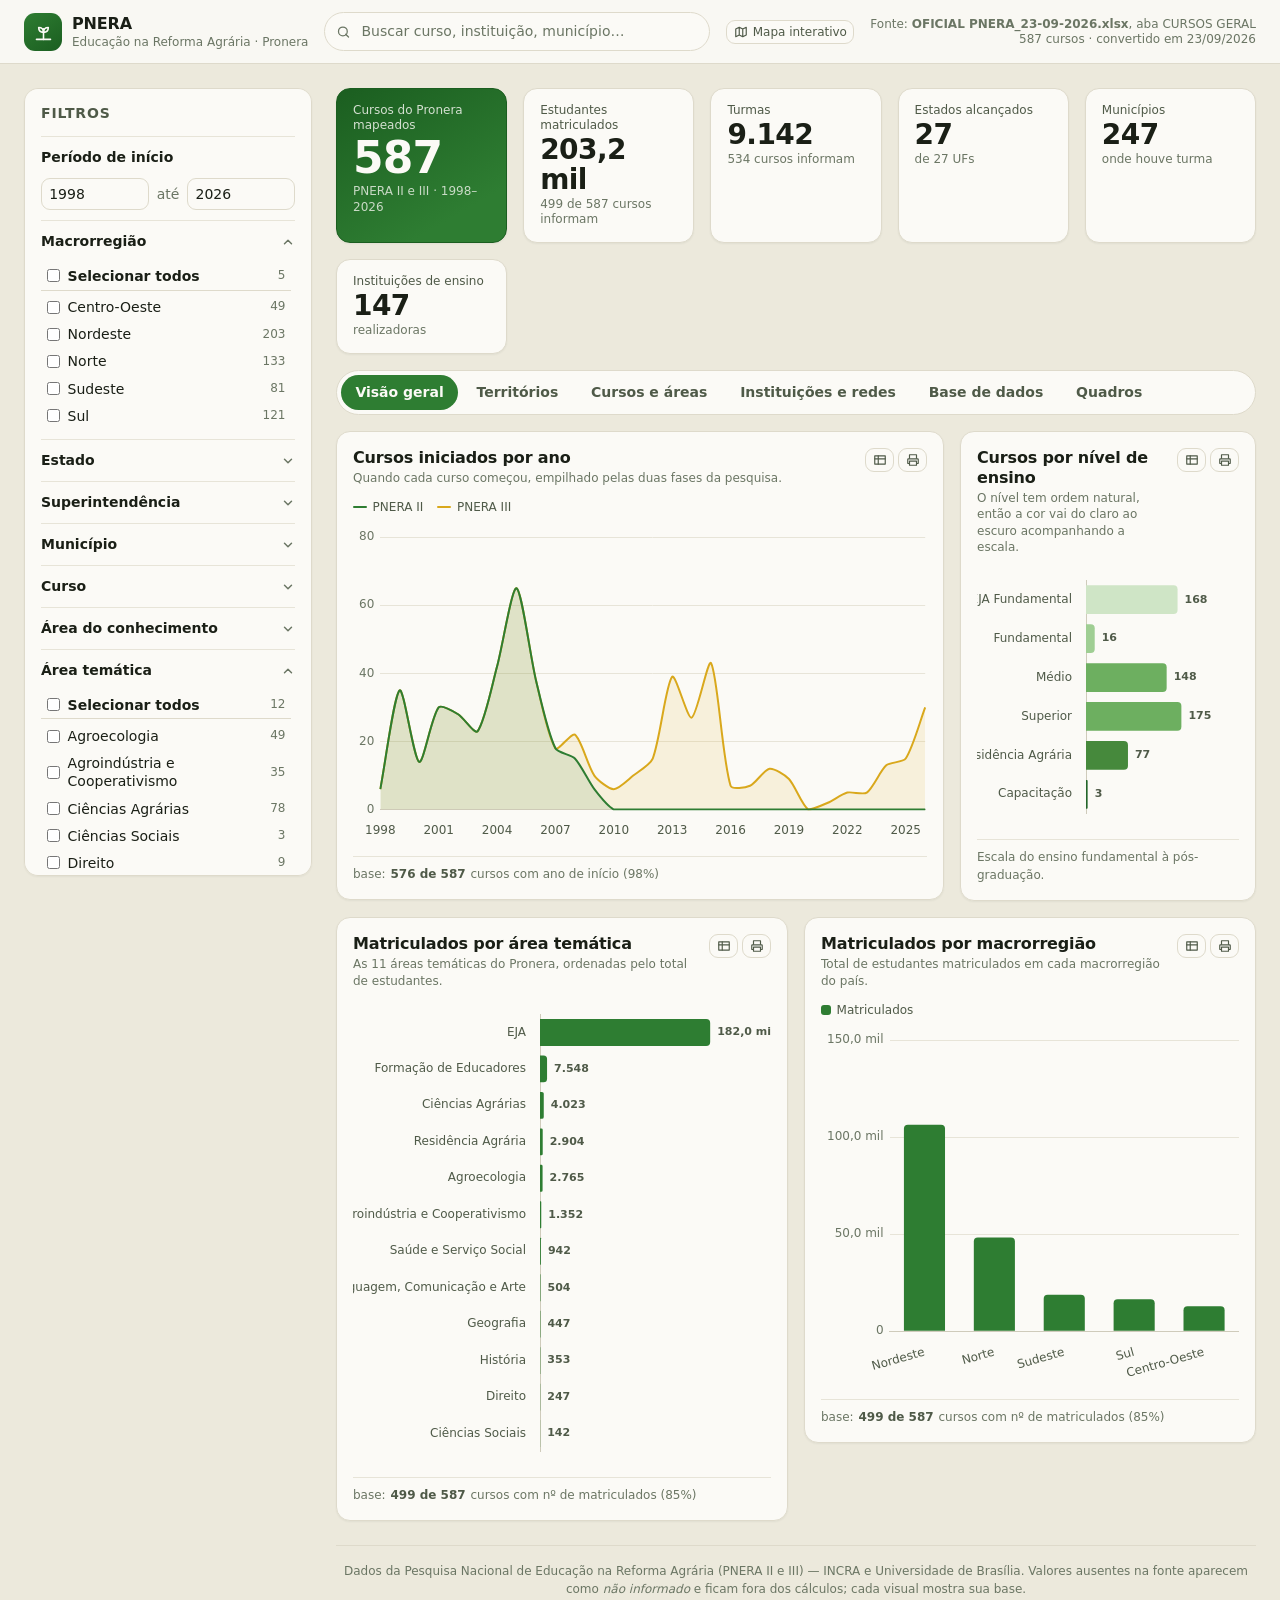
==== index.html @ b567cca7 "botão "imprimir" em todos os cartões (gráficos, mapa, quadros e base de dados), com rodapé da logo d" ====
<!DOCTYPE html>
<html lang="pt-BR">
<head>
  <meta charset="utf-8">
  <meta name="viewport" content="width=device-width, initial-scale=1">
  <!--
    O selo ?v= nos assets so funciona se o proprio index.html nao vier do cache.
    O ideal e o servidor mandar "Cache-Control: no-cache" para este arquivo; a
    diretiva abaixo e o reforco possivel quando nao ha controle de cabecalhos.
  -->
  <meta http-equiv="Cache-Control" content="no-cache">
  <title>PNERA — Painel da Educação na Reforma Agrária</title>
  <meta name="description" content="Painel analítico da Pesquisa Nacional de Educação na Reforma Agrária (PNERA II e III): cursos, estudantes, territórios e instituições do Pronera.">
  <link rel="icon" href="data:image/svg+xml,%3Csvg xmlns='http://www.w3.org/2000/svg' viewBox='0 0 32 32'%3E%3Crect width='32' height='32' rx='8' fill='%232E7D32'/%3E%3Cpath d='M16 27V12M16 18c-5 0-8-3-8-8 5 0 8 3 8 8zm0 0c5 0 8-3 8-8-5 0-8 3-8 8z' stroke='%23FBFAF6' stroke-width='2' stroke-linecap='round' fill='none'/%3E%3C/svg%3E">
  <!--
    Versao dos assets proprios (?v=). Como o projeto e estatico e sem build, o
    navegador cacheia CSS/JS por caminho: sem esse selo, uma correcao publicada
    pode nao chegar a quem ja abriu o painel. Ao publicar qualquer mudanca em
    assets/, incremente o numero em TODAS as linhas abaixo (o vendor fica fora:
    bootstrap e chart.js so mudam quando o arquivo e trocado por outra versao).
  -->
  <link rel="stylesheet" href="assets/vendor/bootstrap.min.css">
  <link rel="stylesheet" href="assets/css/theme.css?v=22">
  <link rel="stylesheet" href="assets/css/app.css?v=22">
</head>
<body>
  <a class="skip-link" href="#painel">Ir para o conteúdo</a>

  <header class="topbar">
    <a class="brand" href="#">
      <span class="brand__mark" aria-hidden="true">
        <svg viewBox="0 0 24 24" fill="none" stroke="currentColor" stroke-width="1.8" stroke-linecap="round" stroke-linejoin="round">
          <path d="M12 21V9"/>
          <path d="M12 13c-3.5 0-5.5-2-5.5-5.5C10 7.5 12 9.5 12 13z"/>
          <path d="M12 13c3.5 0 5.5-2 5.5-5.5C14 7.5 12 9.5 12 13z"/>
          <path d="M4 21h16"/>
        </svg>
      </span>
      <span>
        <span class="brand__title">PNERA</span>
        <span class="brand__sub d-block">Educação na Reforma Agrária · Pronera</span>
      </span>
    </a>

    <div class="topbar__search">
      <svg viewBox="0 0 24 24" fill="none" stroke="currentColor" stroke-width="2" stroke-linecap="round" aria-hidden="true">
        <circle cx="11" cy="11" r="7"/><path d="M20 20l-4.5-4.5"/>
      </svg>
      <label class="visually-hidden" for="busca">Buscar curso, instituição, município ou coordenação</label>
      <input type="search" id="busca" placeholder="Buscar curso, instituição, município…" autocomplete="off">
      <button type="button" class="clear-search" aria-label="Limpar busca" hidden>&times;</button>
    </div>

    <!-- Unica pagina do projeto que exige internet (tiles do OpenStreetMap). -->
    <a class="icon-btn" href="maps-interativo.html" style="text-decoration:none">
      <svg viewBox="0 0 24 24" fill="none" stroke="currentColor" stroke-width="2" stroke-linecap="round" stroke-linejoin="round" aria-hidden="true">
        <path d="M9 4L3 7v13l6-3 6 3 6-3V4l-6 3-6-3zM9 4v13M15 7v13"/>
      </svg>
      Mapa interativo
    </a>

    <button class="icon-btn d-lg-none ms-auto" type="button" data-bs-toggle="offcanvas"
            data-bs-target="#offcanvasFiltros" aria-controls="offcanvasFiltros">
      <svg viewBox="0 0 24 24" fill="none" stroke="currentColor" stroke-width="2" stroke-linecap="round" aria-hidden="true">
        <path d="M4 6h16M7 12h10M10 18h4"/>
      </svg>
      Filtros
    </button>

    <p class="topbar__meta d-none d-lg-block mb-0 ms-auto" id="meta-fonte"></p>
  </header>

  <div class="shell">
    <!-- Um único painel de filtros governa todos os visuais. -->
    <aside class="filters-desktop" aria-label="Filtros do painel">
      <div class="filters-panel" id="filtros-desktop"></div>
    </aside>

    <div class="offcanvas offcanvas-start d-lg-none" tabindex="-1" id="offcanvasFiltros"
         aria-labelledby="offcanvasFiltrosTitulo">
      <div class="offcanvas-header">
        <h2 class="offcanvas-title h6 mb-0" id="offcanvasFiltrosTitulo">Filtros</h2>
        <button type="button" class="btn-close" data-bs-dismiss="offcanvas" aria-label="Fechar"></button>
      </div>
      <div class="offcanvas-body">
        <div class="filters-panel" id="filtros-mobile"></div>
      </div>
    </div>

    <!--
      Filtros ativos vivem num painel lateral: a barra do topo so anuncia quantos
      sao, para a lista nunca empurrar o dashboard para baixo.
    -->
    <div class="offcanvas offcanvas-end chips-panel" tabindex="-1" id="offcanvasAtivos"
         aria-labelledby="offcanvasAtivosTitulo">
      <div class="offcanvas-header">
        <h2 class="offcanvas-title h6 mb-0" id="offcanvasAtivosTitulo">Filtros ativos</h2>
        <button type="button" class="btn-close" data-bs-dismiss="offcanvas" aria-label="Fechar"></button>
      </div>
      <div class="offcanvas-body">
        <p class="chips-panel__resumo" id="chips-resumo"></p>
        <div class="chips__list" id="chips-lista"></div>
      </div>
      <div class="chips-panel__foot">
        <button type="button" class="btn btn-outline-secondary w-100 js-limpar-tudo-chips">
          Limpar todos os filtros
        </button>
      </div>
    </div>

    <main>
      <h1 class="visually-hidden">Painel da Pesquisa Nacional de Educação na Reforma Agrária</h1>

      <div class="chips" id="chips" aria-live="polite" aria-label="Filtros ativos"></div>
      <div class="kpi-row" id="kpis"></div>
      <nav class="viewnav" id="viewnav" role="tablist" aria-label="Visões do painel"></nav>
      <div id="painel" role="tabpanel" tabindex="-1"></div>

      <footer class="mt-4 pt-3 text-center" style="border-top:1px solid var(--border)">
        <p class="mb-1" style="font-size:var(--step--1);color:var(--ink-muted)">
          Dados da Pesquisa Nacional de Educação na Reforma Agrária (PNERA II e III) —
          INCRA e Universidade de Brasília. Valores ausentes na fonte aparecem como
          <em>não informado</em> e ficam fora dos cálculos; cada visual mostra sua base.
        </p>
        <p class="mb-0 d-lg-none" style="font-size:var(--step--1);color:var(--ink-muted)" id="meta-fonte-mobile"></p>
      </footer>
    </main>
  </div>

  <!-- Detalhe de um curso -->
  <div class="modal fade" id="modalCurso" tabindex="-1" aria-labelledby="modalCursoTitulo" aria-hidden="true">
    <div class="modal-dialog modal-lg modal-dialog-scrollable modal-dialog-centered">
      <div class="modal-content" style="background:var(--surface);border-color:var(--border)">
        <div class="modal-header">
          <h2 class="modal-title h6 mb-0" id="modalCursoTitulo"></h2>
          <button type="button" class="btn-close" data-bs-dismiss="modal" aria-label="Fechar"></button>
        </div>
        <div class="modal-body"></div>
      </div>
    </div>
  </div>

  <script src="assets/vendor/bootstrap.bundle.min.js"></script>
  <script src="assets/vendor/chart.umd.min.js"></script>
  <script src="assets/js/uf-paths.js?v=22"></script>
  <script src="assets/js/municipio-coords.js?v=22"></script>
  <script src="assets/js/dataset.js?v=22"></script>
  <script src="assets/js/data.js?v=22"></script>
  <script src="assets/js/filters.js?v=22"></script>
  <script src="assets/js/charts.js?v=22"></script>
  <script src="assets/js/map.js?v=22"></script>
  <script src="assets/js/views.js?v=22"></script>
  <script src="assets/js/table.js?v=22"></script>
  <script src="assets/js/quadros.js?v=22"></script>
  <script src="assets/js/app.js?v=22"></script>
</body>
</html>
---- assets/css/theme.css ----
/* =============================================================================
   PNERA — design tokens
   Paleta "agro" light. Todos os valores foram validados (nao escolhidos a olho):
   - Categoricas: 7 slots, ordem fixa, pior par adjacente CVD ΔE 16.6 e visao
     normal ΔE 20.6 (OKLab x100; alvo 8 / piso 15). Os tres primeiros slots
     tambem passam em "all-pairs", exigencia de mapa e dispersao.
   - Slots 2 (milho) e 6 (broto) ficam abaixo de 3:1 na superficie: por isso todo
     grafico traz rotulo direto e uma visao em tabela.
   - Rampa sequencial: verde, 5 passos, lightness monotona e degraus >= 0.06.
     O passo mais claro recua ate a superficie de proposito ("perto de zero" na
     matriz area x nivel). O mapa e monocromatico: a malha das UFs fica no
     neutro --seq-empty e o dado vive nos circulos por municipio.
   - Tinta: primaria 16.1:1, secundaria 7.0:1, muted 4.6:1 sobre a superficie.
   ========================================================================== */

:root {
  color-scheme: light;

  /* --- superficies --------------------------------------------------------- */
  --surface: #FBFAF6;          /* superficie dos cartoes e dos graficos */
  --surface-2: #F5F3EA;        /* faixas internas, cabecalho de tabela */
  --plane: #ECE9DC;            /* plano da pagina, tom trigo */
  --plane-deep: #E3DFCD;

  /* --- tinta --------------------------------------------------------------- */
  --ink: #1A1F16;
  --ink-2: #4F5A48;
  --ink-muted: #6B7664;
  --ink-on-dark: #FBFAF6;

  /* --- linhas -------------------------------------------------------------- */
  --grid: #E7E4D8;
  --baseline: #CFCBBB;
  --border: #DEDACB;
  --border-strong: #C8C3AE;
  --ring: rgba(46, 125, 50, 0.28);

  /* --- categoricas (ordem fixa — nunca reciclar, nunca gerar um 8o) -------- */
  --series-1: #2E7D32;   /* folha    */
  --series-2: #D9A81C;   /* milho    */
  --series-3: #0F6E9E;   /* agua     */
  --series-4: #B4552F;   /* terracota*/
  --series-5: #6A4C93;   /* uva      */
  --series-6: #79B347;   /* broto    */
  --series-7: #96551F;   /* terra    */
  --series-other: #9AA394; /* "Outros" — cinza, nunca um 8o slot inventado */

  /* --- rampa sequencial (magnitude) --------------------------------------- */
  --seq-1: #CFE5C6;
  --seq-2: #9FCE93;
  --seq-3: #6DAF60;
  --seq-4: #46893C;
  --seq-5: #23662A;
  --seq-empty: #E8E5D8;  /* sem dados */

  /* --- divergente (realizado vs meta): terracota <-> folha, meio neutro --- */
  --div-neg: #B4552F;
  --div-mid: #E7E4D8;
  --div-pos: #2E7D32;

  /* --- marca --------------------------------------------------------------- */
  --brand: #2E7D32;
  --brand-deep: #1B5E20;
  --brand-wash: #EDF4E9;

  /* --- forma e profundidade ----------------------------------------------- */
  --radius: 14px;
  --radius-sm: 9px;
  --radius-pill: 999px;
  --shadow-sm: 0 1px 2px rgba(26, 31, 22, 0.05);
  --shadow: 0 2px 10px rgba(26, 31, 22, 0.06), 0 1px 2px rgba(26, 31, 22, 0.04);
  --shadow-lg: 0 12px 32px rgba(26, 31, 22, 0.12);

  /* --- tipografia --------------------------------------------------------- */
  --font: system-ui, -apple-system, 'Segoe UI', Roboto, sans-serif;
  --step--1: 0.75rem;
  --step-0: 0.875rem;
  --step-1: 1rem;
  --step-2: 1.25rem;
  --step-3: 1.75rem;
  --step-4: clamp(2rem, 1.6rem + 1.6vw, 2.75rem);

  /* --- ritmo -------------------------------------------------------------- */
  --gap: 1rem;
  --gap-lg: 1.5rem;
  --sidebar-w: 288px;
  --topbar-h: 64px;

  /* --- Bootstrap: reescreve as variaveis nativas em vez de brigar com elas - */
  --bs-body-bg: var(--plane);
  --bs-body-color: var(--ink);
  --bs-body-font-family: var(--font);
  --bs-body-font-size: var(--step-0);
  --bs-border-color: var(--border);
  --bs-border-radius: var(--radius-sm);
  --bs-primary: var(--brand);
  --bs-primary-rgb: 46, 125, 50;
  --bs-link-color: var(--brand-deep);
  --bs-link-hover-color: var(--brand);
  --bs-emphasis-color: var(--ink);
  --bs-secondary-color: var(--ink-2);
  --bs-tertiary-bg: var(--surface-2);
  --bs-focus-ring-color: var(--ring);
  --bs-focus-ring-width: 3px;
}

/* A pagina e deliberadamente light (pedido do projeto). Ainda assim pintamos
   fundo e tinta explicitamente para nao herdar o tema escuro do sistema. */
html {
  background: var(--plane);
  color-scheme: light;
}
---- assets/css/app.css ----
/* =============================================================================
   PNERA — layout e componentes
   ========================================================================== */

body {
  background: var(--plane);
  color: var(--ink);
  font-family: var(--font);
  font-size: var(--step-0);
  -webkit-font-smoothing: antialiased;
  min-height: 100vh;
}

*:focus-visible {
  outline: 3px solid var(--ring);
  outline-offset: 2px;
  border-radius: 4px;
}

/* Atalho para quem navega por teclado. */
.skip-link {
  position: absolute;
  left: 0.5rem;
  top: -3rem;
  z-index: 2000;
  padding: 0.5rem 0.875rem;
  background: var(--brand);
  color: var(--ink-on-dark);
  border-radius: var(--radius-sm);
  transition: top 0.15s ease;
}
.skip-link:focus { top: 0.5rem; }

/* ---------------------------------------------------------------- topbar --- */

.topbar {
  position: sticky;
  top: 0;
  z-index: 1030;
  min-height: var(--topbar-h);
  background: color-mix(in srgb, var(--surface) 88%, transparent);
  backdrop-filter: blur(10px);
  border-bottom: 1px solid var(--border);
  display: flex;
  align-items: center;
  gap: var(--gap);
  padding: 0.625rem clamp(0.75rem, 2vw, 1.5rem);
  flex-wrap: wrap;
}

.brand {
  display: flex;
  align-items: center;
  gap: 0.625rem;
  text-decoration: none;
  color: inherit;
  flex: 0 0 auto;
}
.brand__mark {
  width: 38px;
  height: 38px;
  border-radius: 11px;
  background: linear-gradient(145deg, var(--series-1), var(--brand-deep));
  display: grid;
  place-items: center;
  color: var(--ink-on-dark);
  flex: 0 0 auto;
}
.brand__mark svg { width: 21px; height: 21px; }
.brand__title {
  font-size: var(--step-1);
  font-weight: 650;
  line-height: 1.1;
  letter-spacing: -0.01em;
}
.brand__sub {
  font-size: var(--step--1);
  color: var(--ink-muted);
  line-height: 1.2;
}

.topbar__search {
  flex: 1 1 240px;
  max-width: 420px;
  position: relative;
}
.topbar__search input {
  width: 100%;
  padding: 0.5rem 2rem 0.5rem 2.25rem;
  border: 1px solid var(--border);
  border-radius: var(--radius-pill);
  background: var(--surface);
  color: var(--ink);
  font-size: var(--step-0);
}
.topbar__search input::placeholder { color: var(--ink-muted); }
.topbar__search svg {
  position: absolute;
  left: 0.75rem;
  top: 50%;
  transform: translateY(-50%);
  width: 15px;
  height: 15px;
  color: var(--ink-muted);
  pointer-events: none;
}
.topbar__search .clear-search {
  position: absolute;
  right: 0.4rem;
  top: 50%;
  transform: translateY(-50%);
  border: 0;
  background: transparent;
  color: var(--ink-muted);
  line-height: 1;
  padding: 0.25rem 0.4rem;
  border-radius: 50%;
  cursor: pointer;
}
.topbar__search .clear-search:hover { background: var(--surface-2); color: var(--ink); }

.topbar__meta {
  font-size: var(--step--1);
  color: var(--ink-muted);
  text-align: right;
  line-height: 1.25;
}

/* ----------------------------------------------------------------- shell --- */

.shell {
  display: grid;
  grid-template-columns: var(--sidebar-w) minmax(0, 1fr);
  gap: var(--gap-lg);
  align-items: start;
  padding: var(--gap-lg) clamp(0.75rem, 2vw, 1.5rem);
  max-width: 1920px;
  margin-inline: auto;
}
@media (max-width: 991.98px) {
  .shell { grid-template-columns: minmax(0, 1fr); }
  .filters-desktop { display: none; }
}

.filters-panel {
  position: sticky;
  top: calc(var(--topbar-h) + var(--gap-lg));
  max-height: calc(100vh - var(--topbar-h) - var(--gap-lg) * 2);
  overflow-y: auto;
  overscroll-behavior: contain;
  background: var(--surface);
  border: 1px solid var(--border);
  border-radius: var(--radius);
  box-shadow: var(--shadow-sm);
  padding: var(--gap);
}
.offcanvas .filters-panel {
  position: static;
  max-height: none;
  border: 0;
  box-shadow: none;
  padding: 0;
  background: transparent;
}
/* O cabecalho do offcanvas ja diz "Filtros" — nao repetir dentro do painel. */
.offcanvas .filters-panel__head h2 { display: none; }
.offcanvas .filters-panel__head { justify-content: flex-end; margin-bottom: 0.5rem; }

.filters-panel__head {
  display: flex;
  align-items: baseline;
  justify-content: space-between;
  gap: 0.5rem;
  margin-bottom: 0.875rem;
}
.filters-panel__head h2 {
  font-size: var(--step-0);
  font-weight: 650;
  margin: 0;
  text-transform: uppercase;
  letter-spacing: 0.06em;
  color: var(--ink-2);
}

.filter-group { border-top: 1px solid var(--grid); }
.filter-group:first-of-type { border-top: 0; }
.filter-group__btn {
  width: 100%;
  display: flex;
  align-items: center;
  gap: 0.5rem;
  padding: 0.625rem 0;
  border: 0;
  background: transparent;
  color: var(--ink);
  font-size: var(--step-0);
  font-weight: 550;
  text-align: left;
  cursor: pointer;
}
.filter-group__btn .chev {
  margin-left: auto;
  transition: transform 0.18s ease;
  color: var(--ink-muted);
  flex: 0 0 auto;
}
.filter-group__btn[aria-expanded='true'] .chev { transform: rotate(180deg); }
.filter-group__count {
  font-size: var(--step--1);
  font-weight: 600;
  color: var(--brand-deep);
  background: var(--brand-wash);
  border-radius: var(--radius-pill);
  padding: 0.05rem 0.4rem;
}
.filter-group__body { padding-bottom: 0.625rem; }
.filter-group__scroll {
  max-height: 216px;
  overflow-y: auto;
  overscroll-behavior: contain;
  padding-right: 0.25rem;
}

.opt {
  display: flex;
  align-items: center;
  gap: 0.5rem;
  padding: 0.28rem 0.35rem;
  border-radius: var(--radius-sm);
  cursor: pointer;
  font-size: var(--step-0);
  line-height: 1.3;
}
.opt:hover { background: var(--surface-2); }
.opt input { flex: 0 0 auto; margin: 0; accent-color: var(--brand); }
.opt__label { flex: 1 1 auto; min-width: 0; }
.opt__n {
  flex: 0 0 auto;
  font-size: var(--step--1);
  color: var(--ink-muted);
  font-variant-numeric: tabular-nums;
}
.opt--empty { color: var(--ink-muted); }
.opt--empty .opt__label { text-decoration: line-through; }

.opt--todos {
  border-bottom: 1px solid var(--border);
  border-radius: 0;
  margin-bottom: 0.2rem;
}
.opt--todos .opt__label { font-weight: 600; }

.range-row { display: flex; align-items: center; gap: 0.5rem; }
.range-row input[type='number'] {
  width: 100%;
  padding: 0.3rem 0.45rem;
  border: 1px solid var(--border);
  border-radius: var(--radius-sm);
  background: var(--surface);
  color: var(--ink);
  font-variant-numeric: tabular-nums;
}

/* ------------------------------------------------------------ chips bar --- */

.chips {
  margin-bottom: var(--gap);
}
.chips:empty { display: none; }

/* Linha-resumo: sempre visível, ocupa uma só altura de texto. */
.chips__bar {
  display: flex;
  flex-wrap: wrap;
  align-items: center;
  gap: 0.5rem;
}
.chips__toggle {
  display: inline-flex;
  align-items: center;
  gap: 0.4rem;
  padding: 0.22rem 0.6rem 0.22rem 0.45rem;
  background: var(--brand-wash);
  border: 1px solid var(--series-1);
  border-radius: var(--radius-pill);
  font-size: var(--step--1);
  font-weight: 550;
  color: var(--ink);
  cursor: pointer;
}
.chips__toggle:hover { background: var(--surface); border-color: var(--brand-deep); }
.chips__caret { color: var(--ink-muted); font-size: 1.1em; line-height: 1; }
.chips__badge {
  display: inline-flex;
  align-items: center;
  justify-content: center;
  min-width: 1.35em;
  padding: 0 0.3em;
  border-radius: var(--radius-pill);
  background: var(--series-1);
  color: #fff;
  font-variant-numeric: tabular-nums;
}
.chips__resumo {
  font-size: var(--step--1);
  color: var(--ink-muted);
  font-variant-numeric: tabular-nums;
}

/* -------------------------------------------------- painel lateral ativos -- */

/* Largura confortável no desktop; tela cheia no celular. */
.chips-panel { --bs-offcanvas-width: 22rem; }
@media (max-width: 575.98px) {
  .chips-panel { --bs-offcanvas-width: 100%; }
}
.chips-panel .offcanvas-body { padding-top: 0.5rem; }
.chips-panel__resumo {
  font-size: var(--step--1);
  color: var(--ink-muted);
  font-variant-numeric: tabular-nums;
  margin-bottom: 0.75rem;
}
.chips-panel__foot {
  padding: var(--gap);
  border-top: 1px solid var(--border);
  background: var(--surface);
}

/* Dentro do painel os chips empilham: um por linha, rótulo inteiro à vista. */
.chips__list {
  display: flex;
  flex-direction: column;
  align-items: stretch;
  gap: 0.375rem;
}
.chip {
  display: inline-flex;
  align-items: center;
  gap: 0.35rem;
  padding: 0.22rem 0.35rem 0.22rem 0.6rem;
  background: var(--surface);
  border: 1px solid var(--border-strong);
  border-radius: var(--radius-pill);
  font-size: var(--step--1);
  color: var(--ink-2);
  max-width: 100%;
}
.chips__list .chip {
  border-radius: var(--radius-sm);
  padding: 0.35rem 0.35rem 0.35rem 0.6rem;
}
.chips__list .chip__x { margin-left: auto; }
.chip__dim { color: var(--ink-muted); flex: 0 0 auto; }
.chip__val {
  color: var(--ink);
  font-weight: 550;
  min-width: 0;
  overflow: hidden;
  text-overflow: ellipsis;
  white-space: nowrap;
}
.chip__x {
  border: 0;
  background: transparent;
  color: var(--ink-muted);
  line-height: 1;
  padding: 0.15rem 0.25rem;
  border-radius: 50%;
  cursor: pointer;
  flex: 0 0 auto;
}
.chip__x:hover { background: var(--plane-deep); color: var(--ink); }
.chips__clear {
  border: 0;
  background: transparent;
  color: var(--brand-deep);
  font-size: var(--step--1);
  font-weight: 600;
  text-decoration: underline;
  cursor: pointer;
  padding: 0.2rem 0.35rem;
}

/* -------------------------------------------------------------- tabs nav -- */

.viewnav {
  display: flex;
  gap: 0.25rem;
  background: var(--surface);
  border: 1px solid var(--border);
  border-radius: var(--radius-pill);
  padding: 0.25rem;
  margin-bottom: var(--gap);
  overflow-x: auto;
  scrollbar-width: none;
}
.viewnav::-webkit-scrollbar { display: none; }
.viewnav__btn {
  flex: 0 0 auto;
  display: inline-flex;
  align-items: center;
  gap: 0.4rem;
  border: 0;
  background: transparent;
  color: var(--ink-2);
  font-size: var(--step-0);
  font-weight: 550;
  padding: 0.45rem 0.9rem;
  border-radius: var(--radius-pill);
  cursor: pointer;
  white-space: nowrap;
}
.viewnav__btn:hover { background: var(--surface-2); color: var(--ink); }
.viewnav__btn[aria-selected='true'] {
  background: var(--brand);
  color: var(--ink-on-dark);
}

/* ---------------------------------------------------------------- cards --- */

.grid {
  display: grid;
  grid-template-columns: repeat(12, minmax(0, 1fr));
  gap: var(--gap);
  /* Cada cartao tem a altura do proprio conteudo. Esticar para igualar a linha
     produziria vao morto num cartao e barras espalhadas no outro. */
  align-items: start;
}
.span-3 { grid-column: span 3; }
.span-4 { grid-column: span 4; }
.span-5 { grid-column: span 5; }
.span-6 { grid-column: span 6; }
.span-7 { grid-column: span 7; }
.span-8 { grid-column: span 8; }
.span-12 { grid-column: span 12; }
@media (max-width: 1399.98px) {
  .span-3 { grid-column: span 6; }
}
@media (max-width: 991.98px) {
  .span-4, .span-5, .span-7, .span-8 { grid-column: span 12; }
  .span-6 { grid-column: span 12; }
}
@media (max-width: 575.98px) {
  .span-3 { grid-column: span 12; }
}

.card {
  background: var(--surface);
  border: 1px solid var(--border);
  border-radius: var(--radius);
  box-shadow: var(--shadow-sm);
  padding: var(--gap);
  display: flex;
  flex-direction: column;
  min-width: 0;
}

.card__head {
  display: flex;
  align-items: flex-start;
  gap: 0.5rem;
  margin-bottom: 0.75rem;
}
.card__title {
  font-size: var(--step-1);
  font-weight: 620;
  margin: 0;
  letter-spacing: -0.01em;
  line-height: 1.25;
}
.card__hint {
  font-size: var(--step--1);
  color: var(--ink-muted);
  margin: 0.15rem 0 0;
  line-height: 1.35;
}
.card__tools { margin-left: auto; display: flex; gap: 0.25rem; flex: 0 0 auto; }
.icon-btn {
  border: 1px solid var(--border);
  background: var(--surface);
  color: var(--ink-2);
  border-radius: var(--radius-sm);
  padding: 0.25rem 0.4rem;
  cursor: pointer;
  line-height: 1;
  display: inline-flex;
  align-items: center;
  gap: 0.3rem;
  font-size: var(--step--1);
}
.icon-btn:hover { background: var(--surface-2); color: var(--ink); }
.icon-btn[aria-pressed='true'] {
  background: var(--brand-wash);
  border-color: var(--series-1);
  color: var(--brand-deep);
}
.icon-btn svg { width: 14px; height: 14px; }

/* A altura ja inclui a faixa do eixo x, para nao criar scroll interno no cartao. */
.chart-box {
  position: relative;
  width: 100%;
  flex: 0 0 auto;
}
.chart-box canvas { display: block; width: 100% !important; }

.card__foot {
  margin-top: 0.75rem;
  padding-top: 0.5rem;
  border-top: 1px solid var(--grid);
  font-size: var(--step--1);
  color: var(--ink-muted);
  display: flex;
  gap: 0.75rem;
  flex-wrap: wrap;
  align-items: center;
}
.coverage { display: inline-flex; align-items: center; gap: 0.3rem; }
.coverage strong { color: var(--ink-2); font-weight: 620; }

/* --------------------------------------------------------- legenda / KPI -- */

.legend {
  display: flex;
  flex-wrap: wrap;
  gap: 0.25rem 0.875rem;
  margin-bottom: 0.5rem;
  font-size: var(--step--1);
  color: var(--ink-2);
}
.legend__item { display: inline-flex; align-items: center; gap: 0.35rem; }
.legend__swatch {
  width: 10px;
  height: 10px;
  border-radius: 3px;
  flex: 0 0 auto;
}
.legend__item--line .legend__swatch { height: 2px; width: 14px; border-radius: 2px; }

.kpi {
  background: var(--surface);
  border: 1px solid var(--border);
  border-radius: var(--radius);
  box-shadow: var(--shadow-sm);
  padding: 0.875rem var(--gap);
  display: flex;
  flex-direction: column;
  gap: 0.15rem;
  min-width: 0;
}
.kpi__label {
  font-size: var(--step--1);
  color: var(--ink-2);
  line-height: 1.25;
}
.kpi__value {
  font-size: var(--step-3);
  font-weight: 660;
  letter-spacing: -0.02em;
  line-height: 1.05;
  /* Numero grande: figuras proporcionais (tabular-nums so em colunas). */
}
.kpi__sub { font-size: var(--step--1); color: var(--ink-muted); line-height: 1.3; }

.kpi--hero {
  background: linear-gradient(150deg, var(--brand-deep), var(--series-1) 78%);
  border-color: var(--brand-deep);
  color: var(--ink-on-dark);
}
.kpi--hero .kpi__label { color: color-mix(in srgb, var(--ink-on-dark) 82%, transparent); }
.kpi--hero .kpi__sub { color: color-mix(in srgb, var(--ink-on-dark) 76%, transparent); }
.kpi--hero .kpi__value { font-size: var(--step-4); }

.kpi-row {
  display: grid;
  grid-template-columns: repeat(auto-fit, minmax(158px, 1fr));
  gap: var(--gap);
  margin-bottom: var(--gap);
}

/* ------------------------------------------------------------ table view -- */

.table-view {
  max-height: 340px;
  overflow: auto;
  overscroll-behavior: contain;
  border: 1px solid var(--grid);
  border-radius: var(--radius-sm);
}
.table-view table {
  width: 100%;
  border-collapse: collapse;
  font-size: var(--step--1);
}
.table-view th,
.table-view td {
  padding: 0.4rem 0.6rem;
  border-bottom: 1px solid var(--grid);
  text-align: left;
  white-space: nowrap;
}
.table-view thead th {
  position: sticky;
  top: 0;
  background: var(--surface-2);
  color: var(--ink-2);
  font-weight: 600;
  z-index: 1;
}
.table-view td.num,
.table-view th.num {
  text-align: right;
  font-variant-numeric: tabular-nums;
}
.table-view tbody tr:last-child td { border-bottom: 0; }
.table-view tbody tr:hover { background: var(--surface-2); }

/* --------------------------------------------------------------- o mapa --- */

.map-wrap {
  display: grid;
  grid-template-columns: minmax(0, 1fr);
  gap: 0.5rem;
}
.map-svg { width: 100%; height: auto; display: block; overflow: visible; }
/* Malha calada: preenchimento neutro vindo do JS e divisa hairline, para o
   estado existir como referencia sem competir com os circulos. */
.map-uf {
  stroke: var(--border-strong);
  stroke-width: 1;
  cursor: pointer;
  transition: fill 0.18s ease;
}
.map-uf:hover { stroke: var(--ink); stroke-width: 1.6; }
.map-uf.is-active { stroke: var(--ink); stroke-width: 2; }

/* Circulos por municipio. O anel na cor da superficie separa vizinhos que se
   sobrepoem; a cor de preenchimento vem do JS (slot categorico). */
.map-dot {
  stroke: var(--surface);
  stroke-width: 1.5;
  cursor: pointer;
}
.map-dot:hover,
.map-dot:focus-visible {
  stroke: var(--ink);
  stroke-width: 3;
  outline: none;
}

/* Aparato cartografico: cruzetas de coordenada, norte, escala grafica e a
   legenda dos circulos. Tudo dentro do SVG, em unidades do viewBox (largura
   1000) — nao em pixels de tela. `pointer-events: none` e obrigatorio: sem
   isso o aparato intercepta o clique e o tooltip da malha e dos circulos. */
.map-furniture,
.map-legend {
  pointer-events: none;
}
.map-furniture line {
  stroke: var(--ink-2);
  stroke-width: 1.2;
}
.map-furniture__arrow { fill: var(--ink-2); stroke: none; }

/* Halo na cor da superficie: pratica cartografica, e aqui garante o numero
   legivel se um circulo grande passar por tras. */
.map-furniture text,
.map-legend text {
  font-size: 19px;
  fill: var(--ink-2);
  stroke: var(--surface);
  stroke-width: 3.5;
  paint-order: stroke fill;
  dominant-baseline: middle;
}
.map-furniture__north { font-size: 30px; font-weight: 650; }
/* Cabecalhos "Legenda" e "Escala": mesmo peso nos dois cantos do mapa. O
   `text.` iguala a especificidade de `.map-legend text` / `.map-furniture text`
   (declarados antes), senao o tamanho e a cor deles venceriam. */
text.map-heading { font-size: 21px; font-weight: 700; fill: var(--ink-2); }
.map-legend__title { font-size: 20px; fill: var(--ink-muted); }
.map-legend__num { font-size: 19px; }

.map-scale__seg { fill: var(--ink-2); stroke: none; }
.map-scale__frame { fill: none; stroke: var(--ink-2); stroke-width: 1.2; }

/* --------------------------------------------------------------- matriz --- */

.matrix {
  width: 100%;
  min-width: 720px;
  table-layout: fixed; /* colunas de valor com a mesma largura, nao a do rotulo */
  border-collapse: separate;
  border-spacing: 2px; /* o vao de 2px na superficie e o separador */
  font-size: var(--step--1);
}
.matrix col.matrix__label { width: 22%; }
.matrix th {
  font-weight: 600;
  color: var(--ink-2);
  text-align: center;
  padding: 0.2rem 0.3rem;
  font-size: var(--step--1);
  vertical-align: bottom;
}
.matrix th.row-head {
  text-align: left;
  white-space: nowrap;
  font-weight: 550;
  color: var(--ink);
}
.matrix td {
  text-align: center;
  border-radius: 5px;
  padding: 0.45rem 0.3rem;
  font-variant-numeric: tabular-nums;
  cursor: default;
  min-width: 44px;
}
/* Classe propria: ".empty" e o bloco de estado vazio (display:flex) e quebraria
   o layout da tabela se fosse reaproveitada aqui. */
.matrix td.matrix__zero { color: var(--ink-muted); background: var(--surface-2); }

/* ------------------------------------------------------- tabela de dados -- */

.data-toolbar {
  display: flex;
  align-items: center;
  gap: 0.5rem;
  flex-wrap: wrap;
  margin-bottom: 0.75rem;
}
.data-scroll {
  overflow-x: auto;
  border: 1px solid var(--grid);
  border-radius: var(--radius-sm);
}
.data-table {
  width: 100%;
  min-width: 900px;
  border-collapse: collapse;
  font-size: var(--step--1);
}
.data-table th,
.data-table td {
  padding: 0.5rem 0.7rem;
  border-bottom: 1px solid var(--grid);
  text-align: left;
  vertical-align: top;
}
.data-table thead th {
  position: sticky;
  top: 0;
  background: var(--surface-2);
  color: var(--ink-2);
  font-weight: 600;
  white-space: nowrap;
  z-index: 1;
}
.data-table th.num, .data-table td.num {
  text-align: right;
  font-variant-numeric: tabular-nums;
}
.data-table th.sortable { cursor: pointer; user-select: none; }
.data-table th.sortable:hover { color: var(--ink); }
.data-table th .dir { color: var(--brand-deep); }
.data-table tbody tr { cursor: pointer; }
.data-table tbody tr:hover { background: var(--brand-wash); }
.data-table .cell-name { min-width: 260px; white-space: normal; }
.data-table .muted { color: var(--ink-muted); }

.pager {
  display: flex;
  align-items: center;
  gap: 0.5rem;
  flex-wrap: wrap;
  margin-top: 0.75rem;
  font-size: var(--step--1);
  color: var(--ink-2);
}

.tag {
  display: inline-block;
  padding: 0.05rem 0.4rem;
  border-radius: var(--radius-pill);
  background: var(--surface-2);
  border: 1px solid var(--border);
  font-size: var(--step--1);
  color: var(--ink-2);
  white-space: nowrap;
}
.tag--fase2 { background: var(--brand-wash); border-color: var(--series-1); color: var(--brand-deep); }
.tag--fase3 { background: #FBF2D9; border-color: #C08F0F; color: #6E5107; }

/* Situacao: "Concluido" e a regra (517 de 585) e fica na caixa neutra; so
   "Em andamento" ganha cor, porque e a excecao que a leitura procura. */
.tag--andamento { background: #E4F0F7; border-color: var(--series-3); color: #0B5478; }

/* --------------------------------------------------------------- quadros -- */

/* Sub-abas dos quadros: o mesmo desenho da navegacao principal, um degrau
   abaixo (fundo neutro, texto menor), para nao competir com ela. */
.subnav {
  display: flex;
  gap: 0.25rem;
  background: var(--surface-2);
  border: 1px solid var(--border);
  border-radius: var(--radius-pill);
  padding: 0.2rem;
  margin-bottom: 1rem;
  overflow-x: auto;
  scrollbar-width: none;
}
.subnav::-webkit-scrollbar { display: none; }
.subnav__btn {
  flex: 0 0 auto;
  border: 0;
  background: transparent;
  color: var(--ink-2);
  font-size: var(--step--1);
  font-weight: 550;
  padding: 0.4rem 0.8rem;
  border-radius: var(--radius-pill);
  cursor: pointer;
  white-space: nowrap;
}
.subnav__btn:hover { background: var(--surface); color: var(--ink); }
.subnav__btn[aria-selected='true'] {
  background: var(--surface);
  color: var(--brand-deep);
  box-shadow: var(--shadow-sm);
  outline: 1px solid var(--series-1);
}

.quadro-busca { width: 260px; max-width: 100%; }
/* O d-flex do Bootstrap e !important e venceria o atributo hidden. */
.quadro-toolbar [hidden] { display: none !important; }

/* Cabecalho fixo so funciona com rolagem propria: a tabela rola dentro do
   cartao, e o titulo das colunas fica sempre a vista. */
.quadro-scroll {
  max-height: 70vh;
  overflow: auto;
  overscroll-behavior: contain;
}

.quadro-table {
  width: 100%;
  border-collapse: separate;
  border-spacing: 0;
  font-size: var(--step--1);
}
.quadro-table--agrupado { min-width: 820px; }
.quadro-table--cruzado { min-width: 760px; }
.quadro-table--ies { min-width: 1180px; }

.quadro-table th,
.quadro-table td {
  padding: 0.45rem 0.7rem;
  border-bottom: 1px solid var(--grid);
  text-align: left;
  vertical-align: top;
}
.quadro-table thead th {
  position: sticky;
  top: 0;
  background: var(--surface-2);
  color: var(--ink-2);
  font-weight: 600;
  white-space: nowrap;
  z-index: 2;
  border-bottom: 1px solid var(--border-strong);
}
.quadro-table .num {
  text-align: right;
  font-variant-numeric: tabular-nums;
  white-space: nowrap;
}
.quadro-table th.sortable { cursor: pointer; user-select: none; }
.quadro-table th.sortable:hover { color: var(--ink); }
.quadro-table th .dir { color: var(--brand-deep); }
.quadro-col-nome { min-width: 280px; }
.quadro-org { white-space: normal; }
.quadro-ufs { white-space: normal; min-width: 120px; color: var(--ink-2); }

.quadro-linha:hover td { background: var(--brand-wash); }
.quadro-linha.is-resto td { color: var(--ink-muted); font-style: italic; }

/* Cruzado: a celula colorida carrega o valor; zero fica neutro. */
.quadro-table--cruzado td.num { min-width: 84px; }
.quadro-table td.quadro-zero { color: var(--ink-muted); }
.quadro-table .quadro-col-total {
  font-weight: 620;
  border-left: 1px solid var(--border);
  background: var(--surface-2);
}
.quadro-table thead .quadro-col-total { background: var(--surface-2); }

/* Grupo: a linha-cabecalho e o total do territorio, as de baixo detalham. */
.quadro-grupo__head th,
.quadro-grupo__head td {
  background: var(--surface-2);
  font-weight: 620;
  color: var(--ink);
  border-top: 1px solid var(--border);
}
.quadro-grupo__head th { padding: 0; }
.quadro-grupo__btn {
  display: flex;
  align-items: baseline;
  flex-wrap: wrap;
  gap: 0.15rem 0.5rem;
  width: 100%;
  border: 0;
  background: transparent;
  padding: 0.5rem 0.7rem;
  text-align: left;
  color: inherit;
  font: inherit;
  cursor: pointer;
}
.quadro-grupo__btn .chev {
  align-self: center;
  flex: 0 0 auto;
  color: var(--ink-muted);
  transition: transform 0.15s ease;
}
.quadro-grupo__btn[aria-expanded='false'] .chev { transform: rotate(-90deg); }
.quadro-grupo__btn:focus-visible { outline: 2px solid var(--ring); outline-offset: -2px; }
.quadro-grupo__sub { font-weight: 400; color: var(--ink-muted); font-size: var(--step--1); }
.quadro-grupo.is-fechado .quadro-linha { display: none; }
.quadro-grupo .quadro-linha .quadro-org { padding-left: 2.1rem; }

.quadro-table tfoot th,
.quadro-table tfoot td {
  position: sticky;
  bottom: 0;
  background: var(--surface);
  font-weight: 650;
  border-top: 2px solid var(--border-strong);
  border-bottom: 0;
  z-index: 1;
}

@media (max-width: 575.98px) {
  .quadro-busca { width: 100%; }
  .quadro-col-nome { min-width: 200px; }
}

/* -------------------------------------------------------- estados vazios -- */

.empty {
  display: flex;
  flex-direction: column;
  align-items: center;
  justify-content: center;
  gap: 0.5rem;
  text-align: center;
  padding: 2.5rem 1rem;
  color: var(--ink-muted);
}
.empty svg { width: 32px; height: 32px; opacity: 0.55; }
.empty__title { font-weight: 600; color: var(--ink-2); font-size: var(--step-1); }

.skeleton {
  background: linear-gradient(90deg, var(--surface-2) 25%, var(--plane) 50%, var(--surface-2) 75%);
  background-size: 200% 100%;
  animation: shimmer 1.2s linear infinite;
  border-radius: var(--radius-sm);
}
@keyframes shimmer {
  to { background-position: -200% 0; }
}

/* ------------------------------------------------------------- tooltip ---- */

.viz-tip {
  position: fixed;
  z-index: 1080;
  pointer-events: none;
  background: var(--surface);
  border: 1px solid var(--border-strong);
  border-radius: var(--radius-sm);
  box-shadow: var(--shadow-lg);
  padding: 0.5rem 0.65rem;
  font-size: var(--step--1);
  color: var(--ink);
  max-width: 280px;
  opacity: 0;
  transition: opacity 0.12s ease;
}
.viz-tip.is-on { opacity: 1; }
.viz-tip__title { font-weight: 620; margin-bottom: 0.2rem; }
.viz-tip__row { display: flex; align-items: center; gap: 0.4rem; }
.viz-tip__row .sw { width: 9px; height: 9px; border-radius: 2px; flex: 0 0 auto; }
.viz-tip__row .v { margin-left: auto; font-variant-numeric: tabular-nums; font-weight: 600; }
.viz-tip__note { color: var(--ink-muted); margin-top: 0.25rem; }

/* --------------------------------------------------------------- utils ---- */

.num { font-variant-numeric: tabular-nums; }
.muted { color: var(--ink-muted); }
.nowrap { white-space: nowrap; }
.visually-hidden {
  position: absolute !important;
  width: 1px; height: 1px;
  overflow: hidden;
  clip: rect(0 0 0 0);
  white-space: nowrap;
}

/* Sem animacao para quem pediu menos movimento. */
@media (prefers-reduced-motion: reduce) {
  *, *::before, *::after {
    animation-duration: 0.001ms !important;
    animation-iteration-count: 1 !important;
    transition-duration: 0.001ms !important;
  }
}

/* Apensos que so existem na folha: a linha do recorte, o rodape com a fonte e a
   logo do Pronera, e a imagem do grafico congelado (ver bloco @media print). */
.print-caption,
.print-footer,
.print-img { display: none; }

@media print {
  .topbar, .filters-panel, .viewnav, .card__tools, .pager { display: none !important; }
  .shell { grid-template-columns: 1fr; }
  .card { break-inside: avoid; box-shadow: none; }

  /* ------------------------------------------- imprimir so um cartao --
     O botao "Imprimir" do cabecalho marca o cartao e liga este modo no body;
     tudo que nao esta no caminho ate ele sai da folha, sem abrir uma segunda
     janela. Um mecanismo so para grafico, mapa, quadro e base de dados — tres
     copias quase iguais era o que havia antes, e divergiriam na primeira
     correcao. A dica de uso e as barras de controle saem junto: na folha nao
     ha o que clicar, filtrar nem ordenar. */
  body.imprimindo-cartao > *:not(.shell),
  body.imprimindo-cartao .shell > *:not(main),
  body.imprimindo-cartao main > *:not(#painel),
  body.imprimindo-cartao #painel > *:not(.grid),
  body.imprimindo-cartao #painel .grid > *:not(.is-print-target),
  body.imprimindo-cartao .is-print-target .subnav,
  body.imprimindo-cartao .is-print-target .data-toolbar,
  body.imprimindo-cartao .is-print-target .card__hint { display: none !important; }

  /* A grade vira bloco: em grid o cartao ainda ocuparia so as colunas do span. */
  body.imprimindo-cartao #painel .grid { display: block; }
  body.imprimindo-cartao .card.is-print-target {
    border: 0;
    padding: 0;
    margin: 0;
  }

  /* O grafico entra na folha como imagem (congelarGrafico, em charts.js): o
     <canvas> e um bitmap do tamanho que tinha na tela e seria esticado ate a
     largura da pagina, deformando texto e barras. Sem a imagem — exportacao
     bloqueada, modo tabela — o canvas segue valendo, para a folha nunca sair
     em branco. */
  body.imprimindo-cartao .is-print-target .chart-box { height: auto !important; }
  body.imprimindo-cartao .is-print-target .chart-box.has-print-img canvas { display: none !important; }
  body.imprimindo-cartao .is-print-target .print-img {
    display: block;
    max-width: 100%;
    height: auto;
    margin: 0 auto;
  }

  /* Legenda do recorte: fecha a figura, ou abre a tabela longa quando o cartao
     pede a legenda no topo (ver `legendaNoTopo` em charts.js). */
  body.imprimindo-cartao .print-caption {
    display: block;
    margin: 0.6rem 0 0;
    font-size: 9pt;
    color: var(--ink-muted);
  }
  body.imprimindo-cartao .card__head + .print-caption { margin: 0 0 0.6rem; }

  /* Rodape em dois blocos lado a lado: fonte + endereco | logo do Pronera. */
  body.imprimindo-cartao .print-footer {
    display: grid;
    grid-template-columns: 1fr auto;
    align-items: center;
    gap: 1.5rem;
    margin-top: 0.8rem;
    padding-top: 0.6rem;
    border-top: 1px solid var(--border);
    break-inside: avoid;
  }
  body.imprimindo-cartao .print-footer__fonte {
    font-size: 9pt;
    color: var(--ink-2);
  }
  body.imprimindo-cartao .print-footer__fonte p { margin: 0 0 0.25rem; }
  body.imprimindo-cartao .print-footer__fonte p:last-child { margin-bottom: 0; }
  body.imprimindo-cartao .print-footer__logo img {
    display: block;
    height: 14mm;
    width: auto;
  }

  /* ------------------------------------------------ tabelas na folha --
     Gemeo em tabela, quadros e base de dados saem inteiros: sem rolagem
     propria, sem cabecalho grudado, e o cabecalho se repete em cada folha. */
  body.imprimindo-cartao .table-view,
  body.imprimindo-cartao .quadro-scroll,
  body.imprimindo-cartao .data-scroll {
    max-height: none;
    overflow: visible;
    border: 0;
  }
  body.imprimindo-cartao .quadro-table,
  body.imprimindo-cartao .data-table { min-width: 0; font-size: 8.5pt; }
  /* Nenhuma tabela sai cortada na margem. Na tela as larguras minimas e o
     nowrap existem porque ha rolagem horizontal; na folha nao ha para onde
     rolar, entao o cabecalho quebra linha, as larguras minimas caem e palavra
     comprida quebra em vez de empurrar a coluna para fora da pagina. */
  body.imprimindo-cartao .table-view table,
  body.imprimindo-cartao .quadro-table,
  body.imprimindo-cartao .data-table { width: 100%; }
  body.imprimindo-cartao .data-table .cell-name,
  body.imprimindo-cartao .quadro-col-nome,
  body.imprimindo-cartao .quadro-ufs,
  body.imprimindo-cartao .quadro-table--cruzado th.num,
  body.imprimindo-cartao .quadro-table--cruzado td.num { min-width: 0; }
  body.imprimindo-cartao .table-view th,
  body.imprimindo-cartao .table-view td,
  body.imprimindo-cartao .quadro-table th,
  body.imprimindo-cartao .data-table th { white-space: normal; }
  body.imprimindo-cartao .table-view th,
  body.imprimindo-cartao .table-view td,
  body.imprimindo-cartao .quadro-table th,
  body.imprimindo-cartao .quadro-table td,
  body.imprimindo-cartao .data-table th,
  body.imprimindo-cartao .data-table td { overflow-wrap: break-word; }
  /* break-word, nunca anywhere: anywhere entra no calculo da largura minima da
     coluna e o navegador passa a quebrar no meio de qualquer palavra — "2026"
     vira "2.0 26" e "UF" vira "U F". E numero nao quebra nunca. */
  body.imprimindo-cartao .table-view .num,
  body.imprimindo-cartao .quadro-table .num,
  body.imprimindo-cartao .data-table .num { white-space: nowrap; }
  body.imprimindo-cartao .table-view thead,
  body.imprimindo-cartao .quadro-table thead,
  body.imprimindo-cartao .data-table thead { display: table-header-group; }
  body.imprimindo-cartao .table-view thead th,
  body.imprimindo-cartao .quadro-table thead th,
  body.imprimindo-cartao .quadro-table tfoot th,
  body.imprimindo-cartao .quadro-table tfoot td,
  body.imprimindo-cartao .data-table thead th { position: static; }
  body.imprimindo-cartao .table-view tr,
  body.imprimindo-cartao .quadro-table tr,
  body.imprimindo-cartao .data-table tr { break-inside: avoid; }
  body.imprimindo-cartao .quadro-table th,
  body.imprimindo-cartao .quadro-table td,
  body.imprimindo-cartao .data-table th,
  body.imprimindo-cartao .data-table td { padding: 0.25rem 0.4rem; }
  /* As celulas do quadro cruzado sao a rampa sequencial: sem print-color-adjust
     o navegador descarta o fundo e a leitura por intensidade se perde. */
  body.imprimindo-cartao .quadro-table td[style] { print-color-adjust: exact; -webkit-print-color-adjust: exact; }
  body.imprimindo-cartao .quadro-grupo__btn .chev { display: none; }

  /* Quadro e base de dados podem passar de uma folha; o cartao de grafico, nao. */
  body.imprimindo-cartao .card.is-print-target.quadros,
  body.imprimindo-cartao .card.is-print-target.base-dados { break-inside: auto; }
}
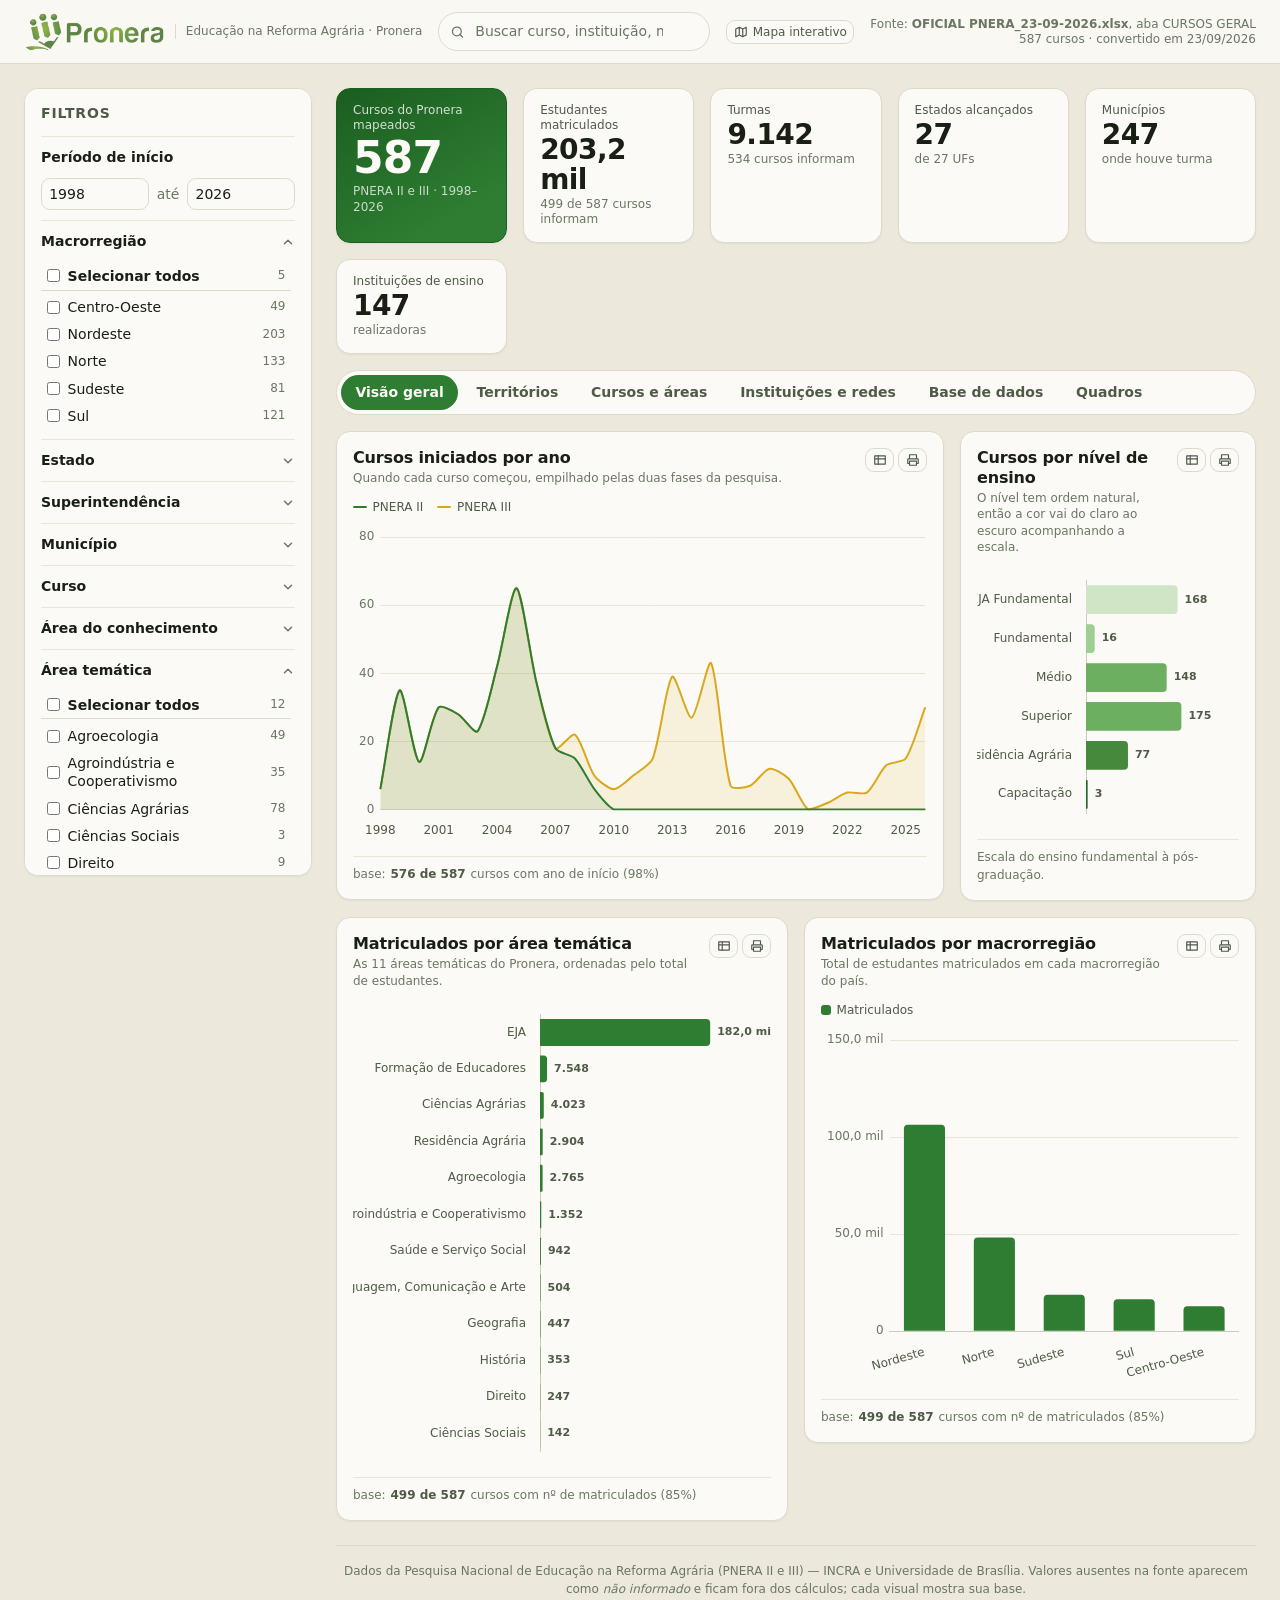
==== commit 60246cfd: "cabeçalho com a logo oficial do Pronera: no lugar do ícone desenhado e do título "PNERA", a topbar d" ====
--- a/index.html
+++ b/index.html
@@ -20,24 +20,16 @@
     bootstrap e chart.js so mudam quando o arquivo e trocado por outra versao).
   -->
   <link rel="stylesheet" href="assets/vendor/bootstrap.min.css">
-  <link rel="stylesheet" href="assets/css/theme.css?v=22">
-  <link rel="stylesheet" href="assets/css/app.css?v=22">
+  <link rel="stylesheet" href="assets/css/theme.css?v=28">
+  <link rel="stylesheet" href="assets/css/app.css?v=28">
 </head>
 <body>
   <a class="skip-link" href="#painel">Ir para o conteúdo</a>
 
   <header class="topbar">
     <a class="brand" href="#">
-      <span class="brand__mark" aria-hidden="true">
-        <svg viewBox="0 0 24 24" fill="none" stroke="currentColor" stroke-width="1.8" stroke-linecap="round" stroke-linejoin="round">
-          <path d="M12 21V9"/>
-          <path d="M12 13c-3.5 0-5.5-2-5.5-5.5C10 7.5 12 9.5 12 13z"/>
-          <path d="M12 13c3.5 0 5.5-2 5.5-5.5C14 7.5 12 9.5 12 13z"/>
-          <path d="M4 21h16"/>
-        </svg>
-      </span>
+      <img class="brand__logo" src="assets/img/logo_pronera-dashboard.png" alt="Pronera" width="250" height="71">
       <span>
-        <span class="brand__title">PNERA</span>
         <span class="brand__sub d-block">Educação na Reforma Agrária · Pronera</span>
       </span>
     </a>
@@ -142,16 +134,16 @@
 
   <script src="assets/vendor/bootstrap.bundle.min.js"></script>
   <script src="assets/vendor/chart.umd.min.js"></script>
-  <script src="assets/js/uf-paths.js?v=22"></script>
-  <script src="assets/js/municipio-coords.js?v=22"></script>
-  <script src="assets/js/dataset.js?v=22"></script>
-  <script src="assets/js/data.js?v=22"></script>
-  <script src="assets/js/filters.js?v=22"></script>
-  <script src="assets/js/charts.js?v=22"></script>
-  <script src="assets/js/map.js?v=22"></script>
-  <script src="assets/js/views.js?v=22"></script>
-  <script src="assets/js/table.js?v=22"></script>
-  <script src="assets/js/quadros.js?v=22"></script>
-  <script src="assets/js/app.js?v=22"></script>
+  <script src="assets/js/uf-paths.js?v=28"></script>
+  <script src="assets/js/municipio-coords.js?v=28"></script>
+  <script src="assets/js/dataset.js?v=28"></script>
+  <script src="assets/js/data.js?v=28"></script>
+  <script src="assets/js/filters.js?v=28"></script>
+  <script src="assets/js/charts.js?v=28"></script>
+  <script src="assets/js/map.js?v=28"></script>
+  <script src="assets/js/views.js?v=28"></script>
+  <script src="assets/js/table.js?v=28"></script>
+  <script src="assets/js/quadros.js?v=28"></script>
+  <script src="assets/js/app.js?v=28"></script>
 </body>
 </html>
--- a/assets/css/app.css
+++ b/assets/css/app.css
@@ -56,27 +56,24 @@
   color: inherit;
   flex: 0 0 auto;
 }
-.brand__mark {
-  width: 38px;
-  height: 38px;
-  border-radius: 11px;
-  background: linear-gradient(145deg, var(--series-1), var(--brand-deep));
-  display: grid;
-  place-items: center;
-  color: var(--ink-on-dark);
+/* Logo oficial (logo_pronera-dashboard.png, 250x71, fundo transparente):
+   a 40px de altura ela cabe na topbar de 64px sem esticar a barra. */
+.brand__logo {
+  display: block;
+  height: 40px;
+  width: auto;
   flex: 0 0 auto;
 }
-.brand__mark svg { width: 21px; height: 21px; }
-.brand__title {
-  font-size: var(--step-1);
-  font-weight: 650;
-  line-height: 1.1;
-  letter-spacing: -0.01em;
-}
+/* O subtitulo fica ao lado da logo, separado por um filete. */
 .brand__sub {
   font-size: var(--step--1);
   color: var(--ink-muted);
   line-height: 1.2;
+  padding-left: 0.625rem;
+  border-left: 1px solid var(--border);
+}
+@media (max-width: 575.98px) {
+  .brand__logo { height: 32px; }
 }
 
 .topbar__search {
@@ -1044,7 +1041,8 @@
   body.imprimindo-cartao #painel .grid > *:not(.is-print-target),
   body.imprimindo-cartao .is-print-target .subnav,
   body.imprimindo-cartao .is-print-target .data-toolbar,
-  body.imprimindo-cartao .is-print-target .card__hint { display: none !important; }
+  body.imprimindo-cartao .is-print-target .card__hint,
+  body.imprimindo-cartao .is-print-limpo .card__foot { display: none !important; }
 
   /* A grade vira bloco: em grid o cartao ainda ocuparia so as colunas do span. */
   body.imprimindo-cartao #painel .grid { display: block; }
@@ -1061,10 +1059,21 @@
      em branco. */
   body.imprimindo-cartao .is-print-target .chart-box { height: auto !important; }
   body.imprimindo-cartao .is-print-target .chart-box.has-print-img canvas { display: none !important; }
+  /* A imagem cabe numa folha so: a largura acompanha a pagina, mas a altura
+     tem teto. Sem ele, grafico alto e estreito — "Estados com mais cursos",
+     27 barras = 974px numa coluna span-5 — esticado ate a largura da pagina
+     ficava com ~390mm, mais alto que uma A4 inteira; a imagem nao se divide,
+     o cartao pede break-inside: avoid, e o navegador soltava folhas em
+     branco antes e deixava o rodape por cima das barras. 200mm = A4 retrato
+     menos margens, titulo, nota de cobertura, legenda e rodape. Com
+     width/height auto o navegador reduz a imagem mantendo a proporcao; os
+     graficos baixos e largos nunca chegam ao teto e saem como antes. */
   body.imprimindo-cartao .is-print-target .print-img {
     display: block;
+    width: auto;
     max-width: 100%;
     height: auto;
+    max-height: 200mm;
     margin: 0 auto;
   }
 
@@ -1095,11 +1104,20 @@
   }
   body.imprimindo-cartao .print-footer__fonte p { margin: 0 0 0.25rem; }
   body.imprimindo-cartao .print-footer__fonte p:last-child { margin-bottom: 0; }
+  /* Duas imagens a direita: o desenho do Pronera e, ao lado, a logo.
+     9,8mm = 14mm menos 30%, a pedido: a logo continua na folha, so menor; o
+     desenho sai com cerca de 60px (16mm), a altura pedida para o rodape. */
+  body.imprimindo-cartao .print-footer__logo {
+    display: flex;
+    align-items: center;
+    gap: 0.6rem;
+  }
   body.imprimindo-cartao .print-footer__logo img {
     display: block;
-    height: 14mm;
+    height: 9.8mm;
     width: auto;
   }
+  body.imprimindo-cartao .print-footer__logo img:first-child { height: 16mm; }
 
   /* ------------------------------------------------ tabelas na folha --
      Gemeo em tabela, quadros e base de dados saem inteiros: sem rolagem
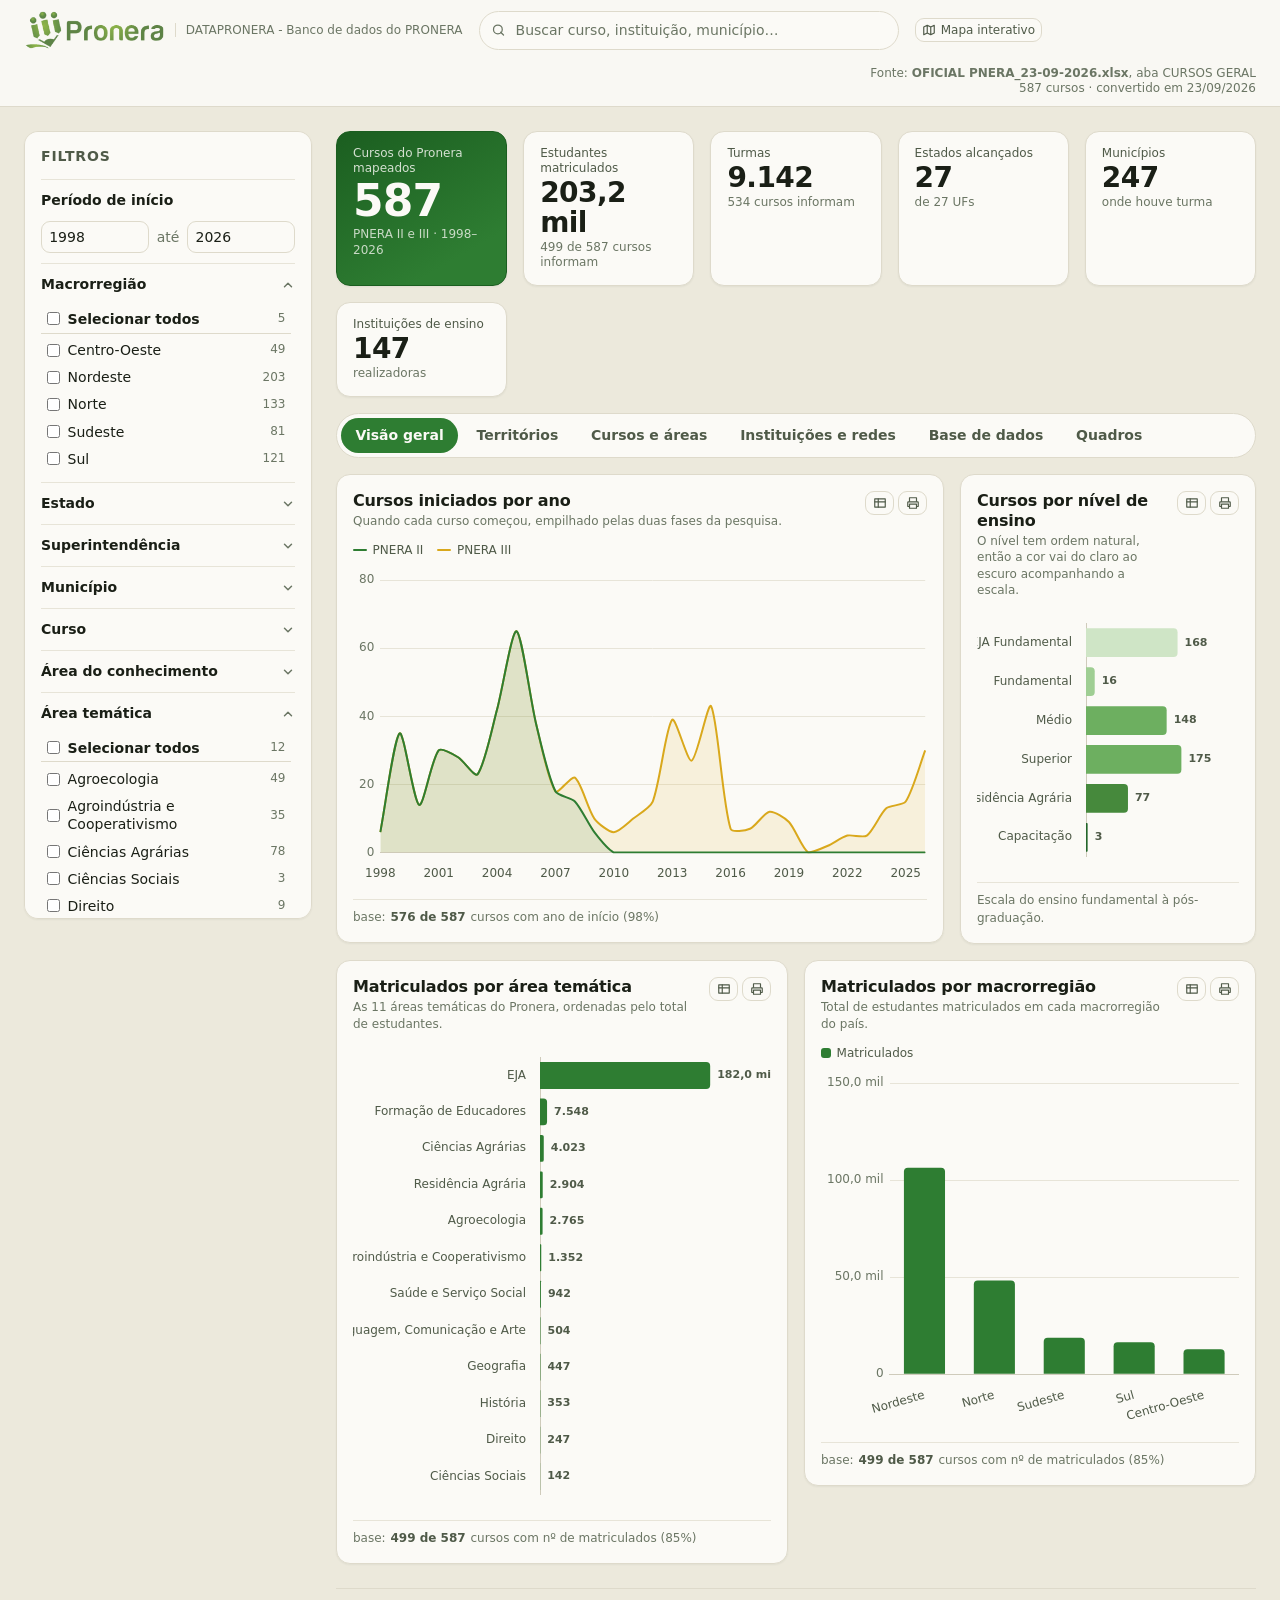
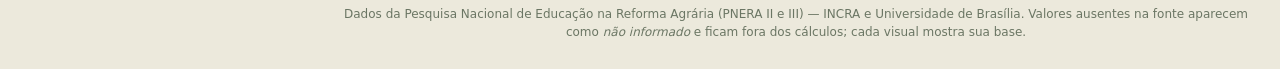
==== commit 503a76e7: "subtítulo do cabeçalho do painel passa a "DATAPRONERA - Banco de dados do PRONERA" (era "Educação na" ====
--- a/index.html
+++ b/index.html
@@ -30,7 +30,7 @@
     <a class="brand" href="#">
       <img class="brand__logo" src="assets/img/logo_pronera-dashboard.png" alt="Pronera" width="250" height="71">
       <span>
-        <span class="brand__sub d-block">Educação na Reforma Agrária · Pronera</span>
+        <span class="brand__sub d-block">DATAPRONERA - Banco de dados do PRONERA</span>
       </span>
     </a>
 
